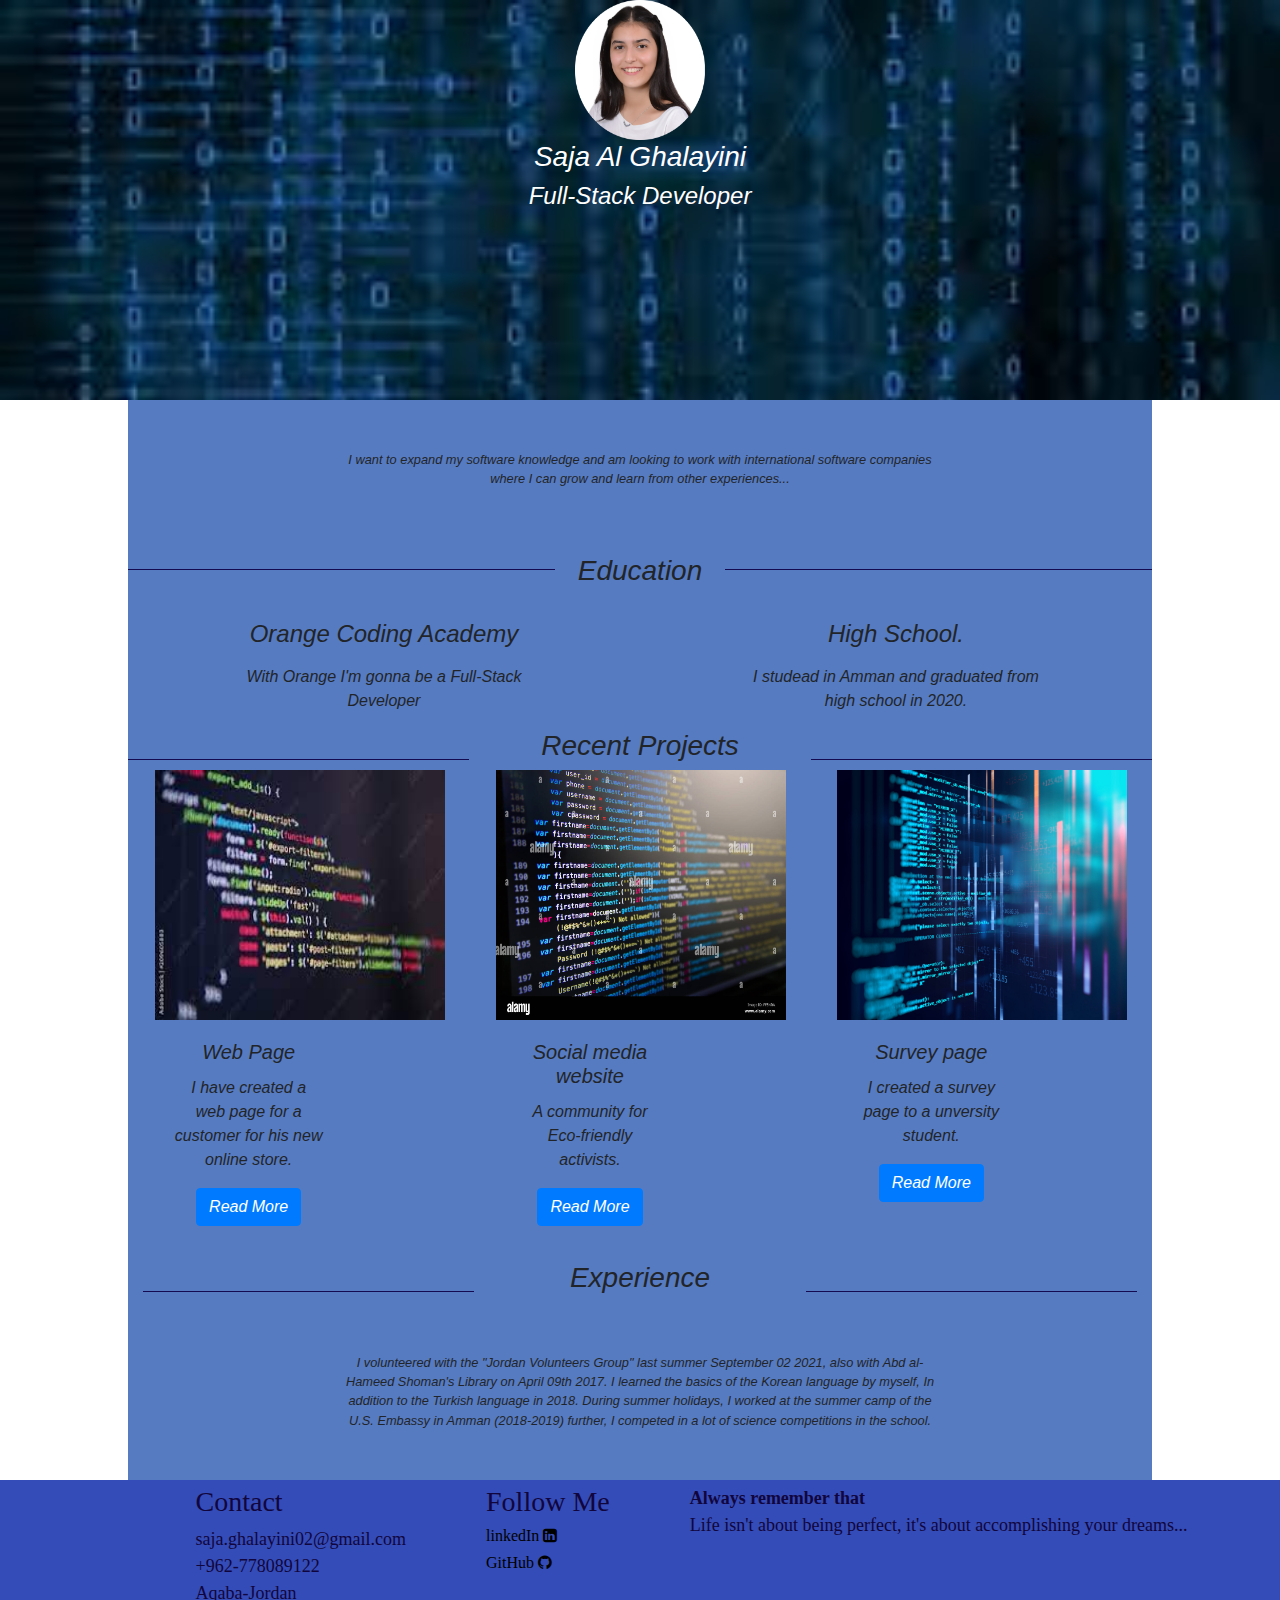
==== index.html @ e88e4e03 "project one" ====
<!DOCTYPE html>
<html lang="en">

<head>

    <meta charset="UTF-8">
    <meta http-equiv="X-UA-Compatible" content="IE=edge">
    <meta name="viewport" content="width=device-width, initial-scale=1.0">
    <link rel="stylesheet" href="https://maxcdn.bootstrapcdn.com/font-awesome/4.4.0/css/font-awesome.min.css">
    <link rel="stylesheet" href="style.css">
    <link rel="stylesheet" href="./css/bootstrap.css">

    <title>First Project</title>

</head>

<body>

    <header>
        
        <div class="container-fluid">
            <img id="personal" src="./portfolio/me.circle img.png" alt="my personal img.">

            <h3>Saja Al Ghalayini</h3>
            <h4>Full-Stack Developer</h4>
          
        </div>


    </header>

    <main>
        
        <div class="obj">

            I want to expand my software knowledge and am looking to work with international software companies where I
            can grow and learn from other experiences...

        </div>

            


            <div class="container-fluied">

                <div class="container">

                    <div class="row  justify-content-between title " style="height: 100%;">

                        <div class="col-5 titlesborder" style="border-top: 1px solid rgba(13, 0, 71, 0.918);"> </div>

                        <div class="col-2">
                            <p>
                            <h3> Education </h3>
                            </p>
                        </div>

                        <div class="col-5 titlesborder" style="border-top: 1px solid rgba(13, 0, 71, 0.918);"> </div>

                    </div>

                    <div class="row  justify-content-around">

                        <div class="edu.1 col-4 ">

                            <p class="title">
                            <h4> Orange Coding Academy </h4>
                            </p>
                            <p> With Orange I'm gonna be a Full-Stack Developer </p>

                        </div>

                        <div class="edu.2 col-4 ">

                            <p class="title">
                            <h4> High School. </h4>
                            </p>
                            <p> I studead in Amman and
                                graduated from high school in 2020.
                            </p>



                        </div>

                        <div class="container">

                            <div class="row  justify-content-between title" style="height: 100%;">

                                <div class="col-4 titlesborder " style="border-top: 1px solid rgba(13, 0, 71, 0.918);">
                                </div>

                                <div class="col-4">
                                    <h3> Recent Projects </h3>
                                </div>

                                <div class="col-4 titlesborder " style="border-top: 1px solid rgba(13, 0, 71, 0.918);">
                                </div>

                            </div>

                        </div>


                        <div class="card1" style="width: 18rem;">
                            <img class="imgforcard" src="./portfolio/project img3.jpg" alt="Card image cap">
                            <div class="card-body">
                                <h5 class="card-title">Web Page</h5>
                                <p class="card-text">I have created a web page for a customer for his new
                                    online store.</p>
                                <a href="#" class="btn btn-primary"> Read More </a>
                            </div>
                        </div>


                        <div class="card1" style="width: 18rem;">
                            <img class="imgforcard" src="./portfolio/project img2.jpg" alt="Card image cap">
                            <div class="card-body">
                                <h5 class="card-title">Social media website</h5>
                                <p class="card-text"> A community for Eco-friendly activists.</p>
                                <a href="#" class="btn btn-primary">Read More</a>
                            </div>
                        </div>


                        <div class="card1" style="width: 18rem;">
                            <img class="imgforcard" src="./portfolio/Project img5.jpg" alt="Card image cap">
                            <div class="card-body">
                                <h5 class="card-title">Survey page </h5>
                                <p class="card-text">I created a survey page to a unversity student.</p>
                                <a href="#" class="btn btn-primary">Read More</a>
                            </div>
                        </div>


                    </div>


                    <div class="container">

                        <div class="row  justify-content-between title" style="height: 100%;">

                            <div class="col-4 titlesborder" style="border-top: 1px solid rgba(13, 0, 71, 0.918);">
                            </div>

                            <div class="col-4">
                                <h3> Experience </h3>
                            </div>

                            <div class="col-4 titlesborder" style="border-top: 1px solid rgba(13, 0, 71, 0.918);">
                            </div>

                        </div>

                    </div>

                    <div class="obj">

                        I volunteered with the "Jordan Volunteers Group" last summer September 02 2021,
                        also with Abd al-Hameed Shoman's Library on April 09th 2017.
                        I learned the basics of the Korean language by myself, In addition to the
                        Turkish language in 2018.
                        During summer holidays, I worked at the summer camp of the U.S. Embassy in Amman
                        (2018-2019)
                        further, I competed in a lot of science competitions in the school.

                    </div>



    </main>





    <footer>

  
        <div id="footer_box">
        
            <div id="footer-text-left">

                <h3>Contact</h3>

                saja.ghalayini02@gmail.com
                <br>
                +962-778089122
                <br>
                Aqaba-Jordan

            </div>


            <div id="footer-text-center">

                 <h3>Follow Me</h3>
 
                 <a href="https://www.linkedin.com/in/saja-al-ghalayini"> <span style="color: black;">
                         <h6>linkedIn   <i class="fa fa-linkedin-square"></i> </h6> </span>  
                 </a>
                     
 
                 <a href="https://github.com/saja-alghalayini"> <span style="color: black;">
                         <h6> GitHub    <i class="fa fa-github"></i> </h6> </span>  
                 </a>
                 
            </div>


            <div id="footer-text-right">

                <strong> Always remember that</strong> <br>
                Life isn't about being perfect, it's about accomplishing your dreams...

            </div>



        </div>

    </footer>

</body>

</html>
---- style.css ----
*{
    box-sizing: border-box;
 }

.container{
    width: 70%;
    background-color: #577BC1;
    text-align: center;
    
        }

header div{
    background-image: url(./portfolio/header\ BG.jpg);
    background-repeat: no-repeat;
    background-size: cover;
    height:400px;
    font-style: italic;
    color: white;
    text-align: center;
    display: block;
    position: relative;
        }

#personal{  
    width: 130px;
    height: 140px;
    position: relative;
    
        } 
@media ( max-width: 1024px )
        {#personal {
            height:130px ;
            width: 140;
         }
        
           
        } 

        
.titlesborder{
    margin-top:3%;
    }


main{
width: 80%;
margin: auto;
background-color: #577BC1;
font-style: italic;
    }

.obj{
width: 70%;
margin: auto;
padding: 50px;
text-align: center;
font-size: 1vw;
    }

@media ( max-width: 1024px )
    {.obj { font-size: 2vw;}
    
       
    }  

.card1{
    padding-right:100px;
    margin-bottom:15px;
    border: 10px;
    }

.imgforcard{
    height: 250px;
    width:290px;
      }
@media (max-width:500px)
 {.imgforcard {
     height: 150px;
     width:190px ;
 } }

footer {
        padding: 5px;
        background-color: #344CB7;
        background-size: 100%; 
           
    }

#footer_box{
        display: flex;
        flex-direction: row;
        padding-bottom:75px;
        background-color: #344CB7;
        margin-left: 15%;
    }

@media ( max-width: 700px )
 { #footer_box {
     flex-direction: column; }
    
}

#footer-text-left{
        font-size:18px;
        color: rgb(17, 5, 61);
        font-family:Euphemia;
        padding-right: 80px;
           
    }

#footer-text-center{
        font-size:18px;
        color:rgb(17, 5, 61);
        font-family:Euphemia;
        padding-right: 80px;    
    }
    
#footer-text-right{
    
        font-size:18px;
        font-family:Euphemia;
        color:rgb(17, 5, 61);
        padding-right: 80px;
    }
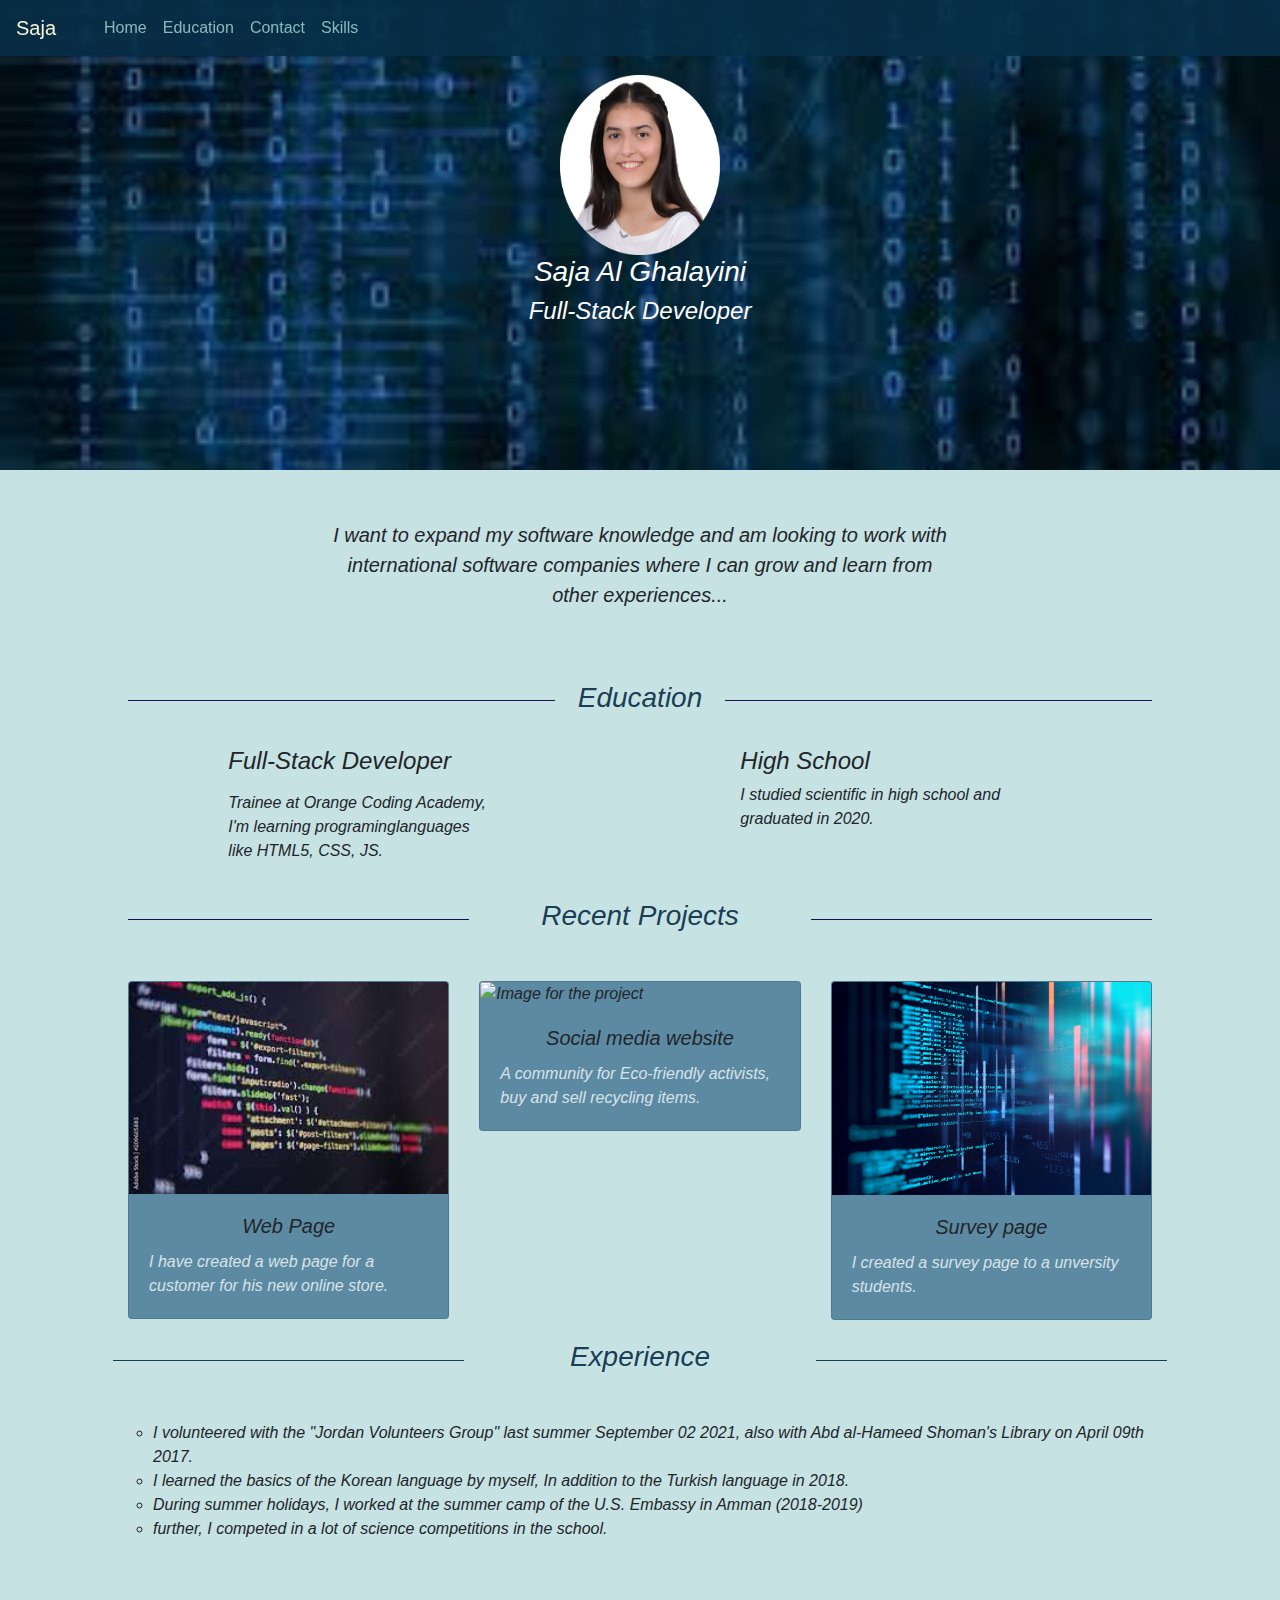
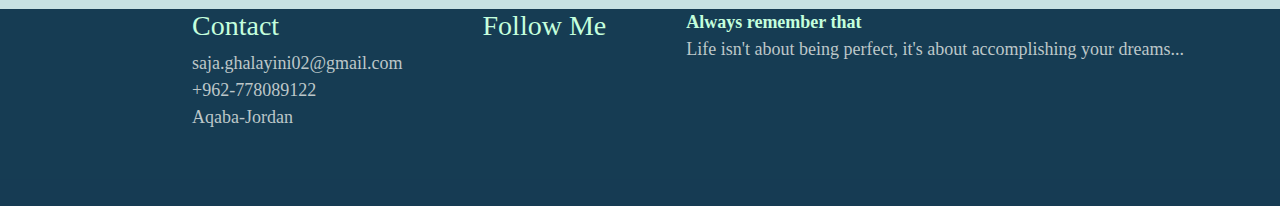
==== commit 6d40e918: "projecct" ====
--- a/index.html
+++ b/index.html
@@ -6,7 +6,8 @@
     <meta charset="UTF-8">
     <meta http-equiv="X-UA-Compatible" content="IE=edge">
     <meta name="viewport" content="width=device-width, initial-scale=1.0">
-    <link rel="stylesheet" href="https://maxcdn.bootstrapcdn.com/font-awesome/4.4.0/css/font-awesome.min.css">
+    <script src="https://kit.fontawesome.com/b4ff4e859b.js" crossorigin="anonymous"></script>
+
     <link rel="stylesheet" href="style.css">
     <link rel="stylesheet" href="./css/bootstrap.css">
 
@@ -14,10 +15,36 @@
 
 </head>
 
-<body>
+<body style="background-color: #7ababd6b; ">
+     
+    <nav class="navbar fixed-top navbar-expand-lg nav-bar">
+        <a class="navbar-brand" href="" style="color: #F6F2D4;">Saja</a>
+          <span class="navbar-toggler-icon"></span>
+        </button>
+        <div class="collapse navbar-collapse" id="navbarNav">
+          <ul class="navbar-nav" >
+            <li class="nav-item active">
+              <a class="nav-link" href="#">Home <span class="sr-only">(current)</span></a>
+            </li>
+            <li class="nav-item">
+              <a class="nav-link" href="#edu">Education</a>
+            </li>
+            <li class="nav-item">
+              <a class="nav-link" href="#">Contact</a>
+            </li>
+
+            <li class="nav-item">
+              <a class="nav-link" href="./style-page/index.html" target="_blank">Skills</a>
+            </li>
+            
+          </ul>
+        </div>
+      </nav>
+<!-- *********************************** That's the Header **************************************** -->
 
     <header>
         
+    
         <div class="container-fluid">
             <img id="personal" src="./portfolio/me.circle img.png" alt="my personal img.">
 
@@ -51,11 +78,11 @@
 
                         <div class="col-2">
                             <p>
-                            <h3> Education </h3>
+                            <h3 id="edu" class="label"> Education </h3>
                             </p>
                         </div>
 
-                        <div class="col-5 titlesborder" style="border-top: 1px solid rgba(13, 0, 71, 0.918);"> </div>
+                        <div class="col-5 titlesborder" style="border-top: 1px solid rgba(13, 0, 71, 0.918);" > </div>
 
                     </div>
 
@@ -64,22 +91,17 @@
                         <div class="edu.1 col-4 ">
 
                             <p class="title">
-                            <h4> Orange Coding Academy </h4>
+                            <h4> Full-Stack Developer </h4>
                             </p>
-                            <p> With Orange I'm gonna be a Full-Stack Developer </p>
+                            <p> Trainee at Orange Coding Academy,<br>  I'm learning programinglanguages <br>like HTML5, CSS, JS. </p>
 
                         </div>
 
                         <div class="edu.2 col-4 ">
 
                             <p class="title">
-                            <h4> High School. </h4>
-                            </p>
-                            <p> I studead in Amman and
-                                graduated from high school in 2020.
-                            </p>
-
-
+                            <h4> High School </h4>
+                            <p> I studied scientific in high school and graduated in 2020. </p>
 
                         </div>
 
@@ -91,7 +113,7 @@
                                 </div>
 
                                 <div class="col-4">
-                                    <h3> Recent Projects </h3>
+                                    <h3 id="prjct"> Recent Projects </h3>
                                 </div>
 
                                 <div class="col-4 titlesborder " style="border-top: 1px solid rgba(13, 0, 71, 0.918);">
@@ -102,76 +124,86 @@
                         </div>
 
 
-                        <div class="card1" style="width: 18rem;">
-                            <img class="imgforcard" src="./portfolio/project img3.jpg" alt="Card image cap">
+                   
+                    <div class="row row-cols-1 row-cols-md-3 g-4">
+                        <div class="col">
+                          <div class="card" style="background-color: #33678ab7;">
+                            <img src="./portfolio/project img3.jpg" class="card-img-top" alt="Image for the project">
                             <div class="card-body">
-                                <h5 class="card-title">Web Page</h5>
-                                <p class="card-text">I have created a web page for a customer for his new
-                                    online store.</p>
-                                <a href="#" class="btn btn-primary"> Read More </a>
-                            </div>
-                        </div>
-
-
-                        <div class="card1" style="width: 18rem;">
-                            <img class="imgforcard" src="./portfolio/project img2.jpg" alt="Card image cap">
+                              <h5 class="card-title" style="text-align: center;">Web Page</h5>
+                              <p class="card-text" style="color: #D8E3E7;">I have created a web page for a customer for his new
+                                online store.</p>
+                                
+                            </div>
+                          </div>
+                        </div>
+
+
+
+                        <div class="col">
+                          <div class="card" style="background-color: #33678ab7;">
+                            <img src="https://encrypted-tbn0.gstatic.com/images?q=tbn:ANd9GcTyFODl4SMqxrB7Ipj2_TDfN8v0qBxDk4BgWI9_wZA-6bsLKJ26rGwjNJfoxYxtZ30M0vc&usqp=CAU" class="card-img-top" alt="Image for the project" >
                             <div class="card-body">
-                                <h5 class="card-title">Social media website</h5>
-                                <p class="card-text"> A community for Eco-friendly activists.</p>
-                                <a href="#" class="btn btn-primary">Read More</a>
-                            </div>
-                        </div>
-
-
-                        <div class="card1" style="width: 18rem;">
-                            <img class="imgforcard" src="./portfolio/Project img5.jpg" alt="Card image cap">
+                              <h5 class="card-title" style="text-align: center;">Social media website</h5>
+                              <p class="card-text" style="color: #D8E3E7;"> A community for Eco-friendly activists, buy and sell recycling items.</p>
+                              
+                            </div>
+                          </div>
+                        </div>
+
+
+
+
+                        <div class="col">
+                          <div class="card" style="background-color: #33678ab7;">
+                            <img src="./portfolio/Project img5.jpg" class="card-img-top" alt="Image for the project">
                             <div class="card-body">
-                                <h5 class="card-title">Survey page </h5>
-                                <p class="card-text">I created a survey page to a unversity student.</p>
-                                <a href="#" class="btn btn-primary">Read More</a>
-                            </div>
-                        </div>
-
+                              <h5 class="card-title"style="text-align: center;">Survey page</h5>
+                              <p class="card-text" style="color: #D8E3E7;">I created a survey page to a unversity students.</p>
+                              
+                            </div>
+                          </div>
+                        </div>
+
+
+
+
+                    <div class="container">
+
+                        <div class="row  justify-content-between title" style="height: 100%;">
+
+                            <div class="col-4 titlesborder" style="border-top: 1px solid  #082e47ec;">
+                            </div>
+
+                            <div class="col-4">
+                                <h3 id="exp"> Experience </h3>
+                            </div>
+
+                            <div class="col-4 titlesborder" style="border-top: 1px solid  #082e47ec;">
+                            </div>
+
+                        </div>
 
                     </div>
 
 
-                    <div class="container">
-
-                        <div class="row  justify-content-between title" style="height: 100%;">
-
-                            <div class="col-4 titlesborder" style="border-top: 1px solid rgba(13, 0, 71, 0.918);">
-                            </div>
-
-                            <div class="col-4">
-                                <h3> Experience </h3>
-                            </div>
-
-                            <div class="col-4 titlesborder" style="border-top: 1px solid rgba(13, 0, 71, 0.918);">
-                            </div>
-
-                        </div>
-
-                    </div>
-
-                    <div class="obj">
-
-                        I volunteered with the "Jordan Volunteers Group" last summer September 02 2021,
-                        also with Abd al-Hameed Shoman's Library on April 09th 2017.
-                        I learned the basics of the Korean language by myself, In addition to the
-                        Turkish language in 2018.
-                        During summer holidays, I worked at the summer camp of the U.S. Embassy in Amman
-                        (2018-2019)
-                        further, I competed in a lot of science competitions in the school.
-
-                    </div>
-
-
+
+                      <ul type="circle">
+
+                      <li> I volunteered with the "Jordan Volunteers Group" last summer September 02 2021,
+                          also with Abd al-Hameed Shoman's Library on April 09th 2017. </li>
+
+                      <li> I learned the basics of the Korean language by myself, In addition to the
+                          Turkish language in 2018. </li> 
+
+                      <li> During summer holidays, I worked at the summer camp of the U.S. Embassy in Amman
+                           (2018-2019) </li>
+
+                      <li>  further, I competed in a lot of science competitions in the school.</li>
+
+                
 
     </main>
-
-
-
 
 
     <footer>
@@ -181,7 +213,7 @@
         
             <div id="footer-text-left">
 
-                <h3>Contact</h3>
+                <h3 style="color: #C4FFDD;">Contact</h3>
 
                 saja.ghalayini02@gmail.com
                 <br>
@@ -194,15 +226,17 @@
 
             <div id="footer-text-center">
 
-                 <h3>Follow Me</h3>
+                 <h3 style="color: #C4FFDD;">Follow Me</h3>
  
-                 <a href="https://www.linkedin.com/in/saja-al-ghalayini"> <span style="color: black;">
-                         <h6>linkedIn   <i class="fa fa-linkedin-square"></i> </h6> </span>  
+                 <a href="https://www.linkedin.com/in/saja-al-ghalayini"> <span style="color: #cad3d6c7;">
+                    <i class="fa-brands fa-linkedin fa-2xl"></i></span>
+                  
                  </a>
                      
  
-                 <a href="https://github.com/saja-alghalayini"> <span style="color: black;">
-                         <h6> GitHub    <i class="fa fa-github"></i> </h6> </span>  
+                 <a href="https://github.com/saja-alghalayini"> <span style="color: #cad3d6c7;">
+                    <i class="fa-brands fa-github-square fa-2xl"></i></span>
+          
                  </a>
                  
             </div>
@@ -210,7 +244,7 @@
 
             <div id="footer-text-right">
 
-                <strong> Always remember that</strong> <br>
+                <strong style="color: #C4FFDD;"> Always remember that</strong> <br>
                 Life isn't about being perfect, it's about accomplishing your dreams...
 
             </div>
--- a/style.css
+++ b/style.css
@@ -3,18 +3,34 @@
     box-sizing: border-box;
  }
 
-.container{
-    width: 70%;
-    background-color: #577BC1;
-    text-align: center;
+
+ 
+
     
-        }
+
+
+
+.nav-bar{
+    background-color: #082e47ec;
+}
+
+
+
+
+ul a{
+    color: #8bb9bb;
+}
+
+ul a:hover{
+    color: #F9F9F9;
+}
+/* ******************************************************* that's the header ********************************************************* */
 
 header div{
     background-image: url(./portfolio/header\ BG.jpg);
     background-repeat: no-repeat;
     background-size: cover;
-    height:400px;
+    height:470px;
     font-style: italic;
     color: white;
     text-align: center;
@@ -23,40 +39,73 @@
         }
 
 #personal{  
-    width: 130px;
-    height: 140px;
+    width: 160px;
+    height: 180px;
     position: relative;
+    margin-top: 6%;
     
         } 
+
+
 @media ( max-width: 1024px )
         {#personal {
             height:130px ;
-            width: 140;
+            width: 140px;
          }
         
            
         } 
 
         
-.titlesborder{
-    margin-top:3%;
-    }
 
+   
+
+.container{
+        margin: 40px;
+    }                  
+    
+
+
+.label{
+    color: #082e47ec ;  
+    text-align: center;
+    margin-top: -35px;
+}
+
+
+
+
+
+    /* *************************************************** that's the main ************************************************** */
 
 main{
 width: 80%;
 margin: auto;
-background-color: #577BC1;
 font-style: italic;
     }
+
 
 .obj{
 width: 70%;
 margin: auto;
 padding: 50px;
 text-align: center;
-font-size: 1vw;
+font-size: 20px;
+
     }
+
+#prjct{
+    color: #082e47ec ;  
+    text-align: center;
+    margin-top: -20px;
+}
+
+
+#exp{
+    color: #082e47ec ;  
+    text-align: center;
+    margin-top: -20px;
+}
 
 @media ( max-width: 1024px )
     {.obj { font-size: 2vw;}
@@ -64,26 +113,16 @@
        
     }  
 
-.card1{
-    padding-right:100px;
-    margin-bottom:15px;
-    border: 10px;
-    }
-
-.imgforcard{
-    height: 250px;
-    width:290px;
-      }
 @media (max-width:500px)
  {.imgforcard {
      height: 150px;
      width:190px ;
  } }
 
+
+            /* ********************************************************* That's the footer ****************************************************** */
 footer {
-        padding: 5px;
-        background-color: #344CB7;
-        background-size: 100%; 
+        background-color: #082e47ec;
            
     }
 
@@ -91,8 +130,9 @@
         display: flex;
         flex-direction: row;
         padding-bottom:75px;
-        background-color: #344CB7;
+        
         margin-left: 15%;
+        margin-top: 4%;
     }
 
 @media ( max-width: 700px )
@@ -103,7 +143,7 @@
 
 #footer-text-left{
         font-size:18px;
-        color: rgb(17, 5, 61);
+        color: #BDC7C9;
         font-family:Euphemia;
         padding-right: 80px;
            
@@ -111,7 +151,7 @@
 
 #footer-text-center{
         font-size:18px;
-        color:rgb(17, 5, 61);
+        color:#BDC7C9;
         font-family:Euphemia;
         padding-right: 80px;    
     }
@@ -120,7 +160,7 @@
     
         font-size:18px;
         font-family:Euphemia;
-        color:rgb(17, 5, 61);
+        color:#BDC7C9;
         padding-right: 80px;
     }
    
